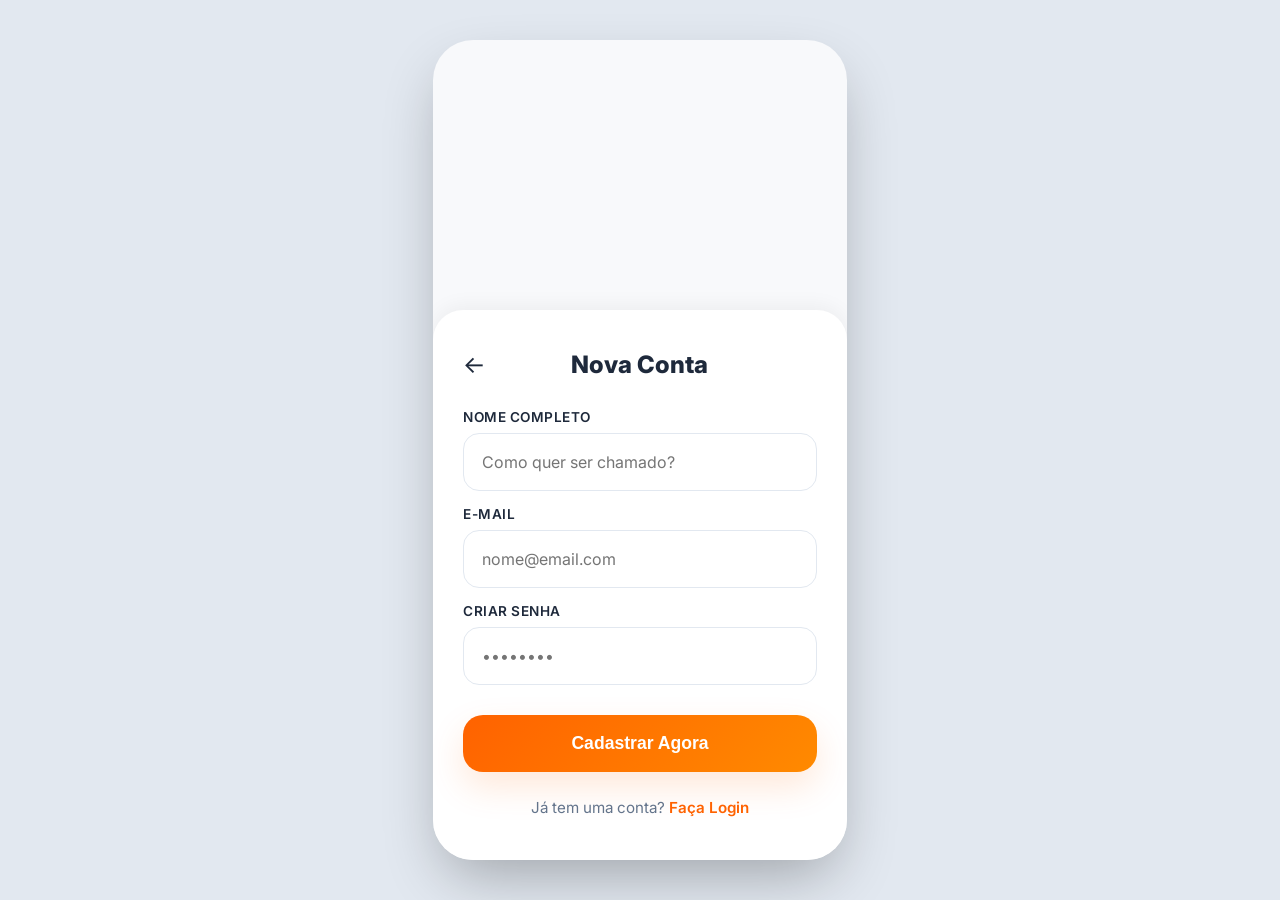
==== src/main/resources/static/html/cadastro.html @ b792e67c "feat: inicializacao do projeto LanchExpress em Spring Boot MVC" ====
<!DOCTYPE html>
<html lang="pt-BR">
<head>
    <meta charset="UTF-8">
    <meta name="viewport" content="width=device-width, initial-scale=1.0">
    <title>LanchExpress - Cadastre-se</title>
    <link rel="stylesheet" href="../css/styles.css">
</head>
<body>
    <div class="app-container" style="justify-content: center; background: url('https://www.transparenttextures.com/patterns/food.png') var(--bg-color); background-blend-mode: multiply;">
        
        <div class="content" style="flex: none; padding: 40px 30px; text-align: center; background: var(--white); border-radius: 30px 30px 0 0; margin-top: auto; box-shadow: 0 -4px 20px rgba(0,0,0,0.05);">
            
            <div style="display:flex; justify-content: space-between; align-items: center; margin-bottom: 30px;">
                <a href="index.html" style="font-size: 1.5rem; color: var(--text-dark); text-decoration: none;">&larr;</a>
                <h1 style="color: var(--text-dark); font-weight: 800; font-size: 1.5rem; margin: 0;">Nova Conta</h1>
                <div style="width: 24px;"></div>
            </div>
            
            <form id="cadastroForm" onsubmit="event.preventDefault(); if(typeof showPremiumAlert !== 'undefined'){ showPremiumAlert('Cadastro realizado com sucesso!', 'success', () => { window.location.href='index.html'; }); } else { alert('Sucesso'); window.location.href='index.html'; }" style="width: 100%; text-align: left;">
                
                <div class="form-group">
                    <label for="nome">Nome Completo</label>
                    <input type="text" id="nome" class="form-control" placeholder="Como quer ser chamado?" required>
                </div>
                
                <div class="form-group" style="margin-top: 15px;">
                    <label for="email">E-mail</label>
                    <input type="email" id="email" class="form-control" placeholder="nome@email.com" required>
                </div>
                
                <div class="form-group" style="margin-top: 15px;">
                    <label for="senha">Criar Senha</label>
                    <input type="password" id="senha" class="form-control" placeholder="••••••••" required>
                </div>
                
                <div style="margin-top: 30px;">
                    <button type="submit" class="btn">Cadastrar Agora</button>
                </div>
            </form>
            
            <div style="margin-top: 25px;">
                <p style="font-size: 0.95rem; color: var(--text-light);">
                    Já tem uma conta? <a href="index.html" class="text-link" style="display: inline; margin-top: 0; font-weight: 600;">Faça Login</a>
                </p>
            </div>
        </div>
    </div>
    <script src="../js/script.js"></script>
</body>
</html>
---- src/main/resources/static/css/styles.css ----
@import url('https://fonts.googleapis.com/css2?family=Inter:wght@400;500;600;700;800&display=swap');

:root {
  --primary-color: #FF6200;
  --primary-hover: #E55800;
  --bg-color: #F8F9FB;
  --white: #FFFFFF;
  --text-dark: #1E293B;
  --text-light: #64748B;
  --border-radius: 20px;
  --transition: all 0.3s cubic-bezier(0.4, 0, 0.2, 1);
  --shadow-sm: 0 4px 6px rgba(0,0,0,0.04);
  --shadow-md: 0 10px 20px rgba(0,0,0,0.06);
  --shadow-lg: 0 15px 35px rgba(255, 98, 0, 0.15);
}

* {
  margin: 0; padding: 0; box-sizing: border-box;
}

body {
  font-family: 'Inter', sans-serif;
  background-color: #E2E8F0; 
  color: var(--text-dark);
  display: flex; justify-content: center; align-items: flex-start;
  min-height: 100vh;
  padding: 40px 20px;
}


.app-container {
  width: 100%;
  max-width: 414px;
  background-color: var(--bg-color);
  background-image: url('https://www.transparenttextures.com/patterns/food.png');
  background-blend-mode: multiply;
  box-shadow: 0 25px 60px -12px rgba(0,0,0,0.3);
  overflow: hidden;
  position: relative;
  display: flex;
  flex-direction: column;
  min-height: calc(100vh - 80px); 
  border-radius: 40px;
}


@media (max-width: 480px) {
  body { padding: 0; align-items: stretch; }
  .app-container { min-height: 100vh; border-radius: 0; box-shadow: none; }
}
.content {
  flex: 1;
  display: flex;
  flex-direction: column;
  padding: 0 24px;
}

.content-centered {
  justify-content: center;
  align-items: center;
  text-align: center;
  padding: 40px 24px;
}


.header {
  padding: 60px 24px 15px 24px;
  display: flex;
  align-items: center;
  position: relative;
  background: var(--bg-color);
}
.header h1 {
  font-size: 1.4rem; font-weight: 800; color: var(--text-dark); margin: 0 auto; letter-spacing: -0.5px;
}
.back-btn {
  font-size: 1.5rem; font-weight: 600; color: var(--text-dark); text-decoration: none; position: absolute; left: 24px;
}


h2 { font-size: 1.5rem; font-weight: 700; margin-bottom: 8px; color: var(--text-dark); letter-spacing: -0.5px; }
p { color: var(--text-light); font-size: 0.95rem; line-height: 1.5; }


.btn {
  display: inline-flex; justify-content: center; align-items: center; width: 100%;
  padding: 18px; border: none; border-radius: var(--border-radius);
  background: linear-gradient(135deg, var(--primary-color), #FF8A00);
  color: var(--white); font-size: 1.1rem; font-weight: 700;
  cursor: pointer; text-decoration: none; transition: var(--transition);
  box-shadow: var(--shadow-lg);
}
.btn:hover { transform: translateY(-2px); box-shadow: 0 20px 40px rgba(255, 98, 0, 0.25); }
.btn:active { transform: translateY(1px); }

.btn-outline {
  background: transparent; color: var(--primary-color);
  border: 2px solid var(--primary-color); box-shadow: none;
}
.btn-outline:hover { background: rgba(255, 98, 0, 0.05); }


.form-group { display: flex; flex-direction: column; gap: 8px; width: 100%; text-align: left; }
.form-group label { font-weight: 600; font-size: 0.85rem; color: var(--text-dark); text-transform: uppercase; letter-spacing: 0.5px; }
.form-control {
  width: 100%; padding: 18px; border: 1.5px solid #E2E8F0;
  border-radius: 16px; font-size: 1rem; font-family: 'Inter', sans-serif;
  transition: var(--transition); background-color: var(--white); color: var(--text-dark);
}
.form-control:focus { outline: none; border-color: var(--primary-color); box-shadow: 0 0 0 4px rgba(255, 98, 0, 0.1); }
.text-link { color: var(--primary-color); text-decoration: none; font-size: 0.95rem; font-weight: 600; transition: var(--transition); }
.text-link:hover { text-decoration: underline; }


.top-nav {
  display: flex; justify-content: space-between; align-items: center; padding: 60px 24px 20px 24px;
}
.user-greeting p { font-size: 0.9rem; color: var(--text-light); }
.user-greeting strong { color: var(--text-dark); font-size: 1.3rem; font-weight: 800; display: block; margin-top: 2px; }
.logout-link { font-size: 0.85rem; color: var(--text-light); text-decoration: underline; margin-top: 6px; display: inline-block; }

.page-title { font-size: 2.2rem; font-weight: 800; line-height: 1.1; color: var(--text-dark); letter-spacing: -1px; margin-bottom: 20px; }

.search-bar { 
  display: flex; align-items: center; background: var(--white); padding: 16px 20px; 
  border-radius: 18px; box-shadow: var(--shadow-sm); 
}
.search-bar input { border: none; outline: none; width: 100%; padding-left: 12px; font-size: 1rem; font-family: 'Inter', sans-serif; background: transparent; }
.search-icon { font-size: 1.2rem; }

.categories-scroll { 
  display: flex; flex-wrap: wrap; gap: 10px; padding: 25px 24px 10px 24px; 
}
.category-pill { 
  padding: 12px 24px; background: var(--white); border-radius: 30px; 
  font-weight: 600; font-size: 0.95rem; white-space: nowrap; color: var(--text-light);
  box-shadow: var(--shadow-sm); cursor: pointer; transition: var(--transition);
}
.category-pill.active { background: var(--primary-color); color: var(--white); box-shadow: var(--shadow-lg); font-weight: 700; }

.product-grid { display: flex; flex-direction: column; gap: 20px; padding: 10px 0 120px 0; }
.product-item { 
  display: flex; background: var(--white); border-radius: 24px; padding: 16px; 
  box-shadow: var(--shadow-sm); align-items: center; gap: 16px; transition: var(--transition); border: 1px solid #F1F5F9;
}
.product-item:hover { transform: translateY(-4px); box-shadow: var(--shadow-md); border-color: transparent; }
.product-img { width: 85px; height: 85px; border-radius: 20px; display: flex; justify-content: center; align-items: center; }
.product-details { flex: 1; display: flex; flex-direction: column; justify-content: center; }
.product-title { font-size: 1.15rem; font-weight: 700; margin-bottom: 4px; color: var(--text-dark); letter-spacing: -0.3px; }
.product-desc { font-size: 0.85rem; color: var(--text-light); margin-bottom: 12px; line-height: 1.3; }
.product-bottom { display: flex; justify-content: space-between; align-items: center; }
.product-price { font-size: 1.25rem; font-weight: 800; color: var(--primary-color); }
.add-btn { 
  width: 40px; height: 40px; border-radius: 14px; border: none; background: #FFF0E6; 
  color: var(--primary-color); font-size: 1.5rem; font-weight: 600; cursor: pointer; display: flex; justify-content: center; align-items: center;
  transition: var(--transition);
}
.add-btn:hover { background: var(--primary-color); color: var(--white); box-shadow: 0 4px 15px rgba(255, 98, 0, 0.3); transform: scale(1.05); }
.add-btn:active { transform: scale(0.95); }


.bottom-cart-bar {
  position: fixed; bottom: 0; left: 50%; width: 100%; max-width: 414px; z-index: 100;
  padding: 20px 24px 30px 24px;
  background: var(--white); border-radius: 30px 30px 0 0;
  box-shadow: 0 -15px 40px rgba(0,0,0,0.08);
  display: flex; justify-content: space-between; align-items: center;
  transform: translate(-50%, 150%); transition: transform 0.5s cubic-bezier(0.34, 1.56, 0.64, 1);
  border-top: 1px solid #f1f5f9;
}
.bottom-cart-bar.visible { transform: translate(-50%, 0); }
.cart-info { display: flex; align-items: center; gap: 15px; }
.cart-icon { width: 48px; height: 48px; background: #FFF0E6; border-radius: 16px; display: flex; justify-content: center; align-items: center; font-size: 1.4rem; color: var(--primary-color); }
.cart-qtd { font-size: 0.85rem; color: var(--text-light); font-weight: 600; text-transform: uppercase; letter-spacing: 0.5px; margin-bottom: 2px;}
.cart-total { font-size: 1.2rem; font-weight: 800; color: var(--text-dark); }
.btn-ver-carrinho { 
  background: var(--primary-color); color: var(--white); border: none; padding: 14px 24px; 
  border-radius: 16px; font-weight: 700; font-family: 'Inter'; cursor: pointer;
  box-shadow: 0 8px 20px rgba(255, 98, 0, 0.25); font-size: 1rem; transition: var(--transition);
}
.btn-ver-carrinho:hover { transform: translateY(-2px); box-shadow: 0 12px 25px rgba(255, 98, 0, 0.3); }


.cart-list { display: flex; flex-direction: column; gap: 16px; margin-top: 10px; }
.cart-item { 
  display: flex; background: var(--white); border-radius: 20px; padding: 16px; 
  box-shadow: var(--shadow-sm); align-items: center; gap: 16px; border: 1px solid #F1F5F9;
}
.cart-item-img { 
  width: 60px; height: 60px; border-radius: 16px; background-color: #F8F9FB; 
  display: flex; justify-content: center; align-items: center; font-size: 2.5rem; 
}
.cart-item-details { flex: 1; display: flex; flex-direction: column; justify-content: center; }
.cart-item-details h4 { font-size: 1.05rem; font-weight: 700; margin-bottom: 2px; color: var(--text-dark); }
.cart-item-details .price { color: var(--primary-color); font-weight: 800; font-size: 1.1rem; }

.cart-qtd-controls { 
  display: flex; align-items: center; gap: 12px; background: #F8F9FB; 
  padding: 6px; border-radius: 12px; 
}
.qtd-btn { 
  width: 32px; height: 32px; border-radius: 8px; border: none; background: var(--white); 
  color: var(--primary-color); font-size: 1.2rem; font-weight: 700; cursor: pointer; display: flex; justify-content: center; align-items: center;
  box-shadow: 0 2px 5px rgba(0,0,0,0.05); transition: var(--transition);
}
.qtd-btn:active { transform: scale(0.9); }
.qtd-value { font-weight: 700; font-size: 1.05rem; color: var(--text-dark); width: 20px; text-align: center;}


.bottom-checkout-bar {
  position: fixed; bottom: 0; left: 50%; transform: translateX(-50%); width: 100%; max-width: 414px; padding: 25px 24px;
  background: var(--white); border-radius: 30px 30px 0 0;
  box-shadow: 0 -15px 40px rgba(0,0,0,0.08); border-top: 1px solid #f1f5f9;
  display: flex; flex-direction: column; align-items: center; z-index: 100;
}
.success-icon { font-size: 5rem; text-shadow: 0 10px 20px rgba(76, 175, 80, 0.2); margin-bottom: 20px; }
.code-box { background-color: var(--white); color: var(--primary-color); padding: 20px 30px; border-radius: 20px; font-size: 2.2rem; font-weight: 800; letter-spacing: 3px; margin: 20px 0; border: 2px dashed #FFD4B8; box-shadow: var(--shadow-md); }
.empty-message { text-align: center; color: var(--text-light); padding: 40px 0; font-size: 1.1rem; }


.premium-alert {
  position: fixed;
  top: 40px;
  left: 50%;
  transform: translate(-50%, -100px);
  background: var(--white);
  padding: 16px 24px;
  border-radius: 100px;
  box-shadow: 0 10px 40px rgba(0,0,0,0.15);
  display: flex;
  align-items: center;
  gap: 12px;
  z-index: 9999;
  opacity: 0;
  transition: all 0.4s cubic-bezier(0.34, 1.56, 0.64, 1);
  border: 1px solid #F1F5F9;
}
.premium-alert.show {
  transform: translate(-50%, 0);
  opacity: 1;
}
.alert-icon { font-size: 1.2rem; }
.alert-msg { font-size: 0.95rem; font-weight: 600; color: var(--text-dark); white-space: nowrap; }
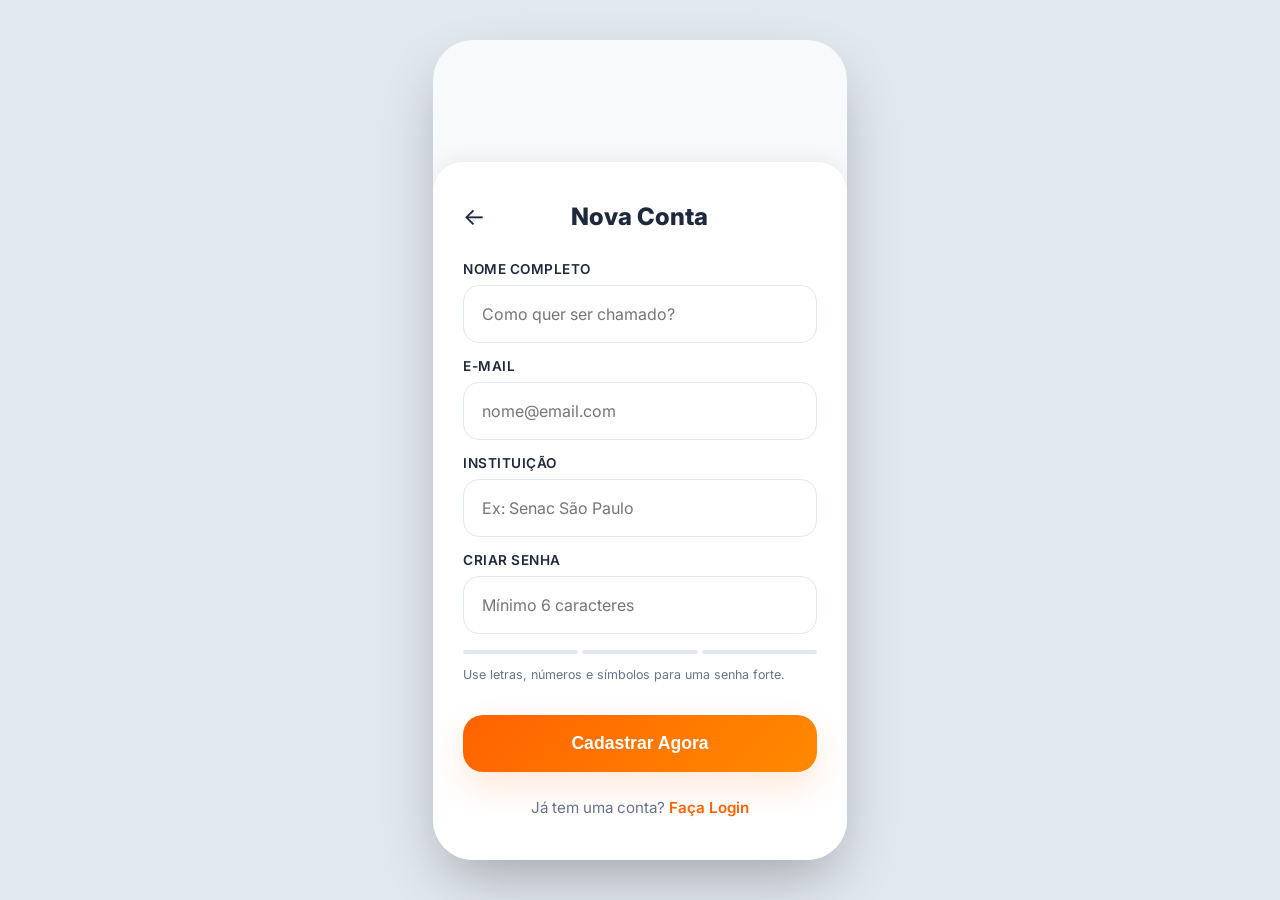
==== commit f97815cc: "feat: Fase 3 do PI III - backend Spring Boot + integracao REST + UX completa Backend (Spring Boot + " ====
--- a/src/main/resources/static/html/cadastro.html
+++ b/src/main/resources/static/html/cadastro.html
@@ -17,27 +17,82 @@
                 <div style="width: 24px;"></div>
             </div>
             
-            <form id="cadastroForm" onsubmit="event.preventDefault(); if(typeof showPremiumAlert !== 'undefined'){ showPremiumAlert('Cadastro realizado com sucesso!', 'success', () => { window.location.href='index.html'; }); } else { alert('Sucesso'); window.location.href='index.html'; }" style="width: 100%; text-align: left;">
-                
+            <form id="cadastroForm" style="width: 100%; text-align: left;">
+
                 <div class="form-group">
                     <label for="nome">Nome Completo</label>
                     <input type="text" id="nome" class="form-control" placeholder="Como quer ser chamado?" required>
                 </div>
-                
+
                 <div class="form-group" style="margin-top: 15px;">
                     <label for="email">E-mail</label>
                     <input type="email" id="email" class="form-control" placeholder="nome@email.com" required>
                 </div>
-                
+
+                <div class="form-group" style="margin-top: 15px;">
+                    <label for="instituicao">Instituição</label>
+                    <input type="text" id="instituicao" class="form-control" placeholder="Ex: Senac São Paulo">
+                </div>
+
                 <div class="form-group" style="margin-top: 15px;">
                     <label for="senha">Criar Senha</label>
-                    <input type="password" id="senha" class="form-control" placeholder="••••••••" required>
+                    <input type="password" id="senha" class="form-control" placeholder="Mínimo 6 caracteres" required minlength="6">
+                    <div class="password-strength" id="strengthBar">
+                        <div class="bar"></div><div class="bar"></div><div class="bar"></div>
+                    </div>
+                    <p class="password-hint" id="strengthHint">Use letras, números e símbolos para uma senha forte.</p>
                 </div>
-                
+
                 <div style="margin-top: 30px;">
-                    <button type="submit" class="btn">Cadastrar Agora</button>
+                    <button type="submit" class="btn" id="btnCadastrar">Cadastrar Agora</button>
                 </div>
             </form>
+            <script>
+                // Validador de força de senha
+                const senhaInput = document.getElementById('senha');
+                const strengthBar = document.getElementById('strengthBar');
+                const strengthHint = document.getElementById('strengthHint');
+
+                senhaInput.addEventListener('input', () => {
+                    const v = senhaInput.value;
+                    let score = 0;
+                    if (v.length >= 6) score++;
+                    if (/[A-Z]/.test(v) && /[a-z]/.test(v)) score++;
+                    if (/[0-9]/.test(v) && /[^A-Za-z0-9]/.test(v)) score++;
+
+                    strengthBar.classList.remove('weak', 'medium', 'strong');
+                    if (v.length === 0) { strengthHint.innerText = 'Use letras, números e símbolos para uma senha forte.'; return; }
+                    if (score <= 1) { strengthBar.classList.add('weak');   strengthHint.innerText = '🔴 Senha fraca'; }
+                    else if (score === 2) { strengthBar.classList.add('medium'); strengthHint.innerText = '🟡 Senha média'; }
+                    else { strengthBar.classList.add('strong'); strengthHint.innerText = '🟢 Senha forte'; }
+                });
+
+                document.getElementById('cadastroForm').addEventListener('submit', async (ev) => {
+                    ev.preventDefault();
+
+                    const nome = document.getElementById('nome').value.trim();
+                    const email = document.getElementById('email').value.trim();
+                    const senha = document.getElementById('senha').value;
+                    const instituicao = document.getElementById('instituicao').value.trim();
+
+                    // Validação
+                    if (nome.length < 2) { showPremiumAlert('Nome muito curto.', 'error'); return; }
+                    if (!/^[^\s@]+@[^\s@]+\.[^\s@]+$/.test(email)) { showPremiumAlert('E-mail inválido.', 'error'); return; }
+                    if (senha.length < 6) { showPremiumAlert('A senha deve ter ao menos 6 caracteres.', 'error'); return; }
+
+                    const btn = document.getElementById('btnCadastrar');
+                    btn.disabled = true; btn.innerText = 'Enviando...';
+                    try {
+                        await ApiService.cadastrarCliente({ nome, email, senha, instituicao });
+                        showPremiumAlert('Cadastro realizado com sucesso!', 'success', () => {
+                            window.location.href = 'index.html';
+                        });
+                    } catch (err) {
+                        showPremiumAlert(err.message || 'Falha no cadastro.', 'error');
+                        btn.disabled = false; btn.innerText = 'Cadastrar Agora';
+                    }
+                });
+            </script>
             
             <div style="margin-top: 25px;">
                 <p style="font-size: 0.95rem; color: var(--text-light);">
--- a/src/main/resources/static/css/styles.css
+++ b/src/main/resources/static/css/styles.css
@@ -241,3 +241,237 @@
 }
 .alert-icon { font-size: 1.2rem; }
 .alert-msg { font-size: 0.95rem; font-weight: 600; color: var(--text-dark); white-space: nowrap; }
+.premium-alert.alert-error { border-color: #ffcdd2; }
+.premium-alert.alert-error .alert-msg { color: #c62828; }
+.premium-alert.alert-info .alert-msg { color: #1565c0; }
+
+
+/* ==========================================================
+   BOTTOM NAVIGATION BAR (fixa no rodapé do app)
+   ========================================================== */
+.bottom-nav {
+  position: fixed; bottom: 0; left: 50%;
+  transform: translateX(-50%);
+  width: 100%; max-width: 414px;
+  background: var(--white);
+  display: flex; justify-content: space-around; align-items: center;
+  padding: 12px 8px 24px 8px;
+  box-shadow: 0 -8px 24px rgba(0,0,0,0.06);
+  border-top: 1px solid #F1F5F9;
+  z-index: 90;
+}
+.bottom-nav-item {
+  flex: 1; display: flex; flex-direction: column; align-items: center; gap: 4px;
+  text-decoration: none; color: var(--text-light); font-size: 0.7rem; font-weight: 600;
+  padding: 6px 4px; border-radius: 12px; transition: var(--transition);
+  cursor: pointer; background: none; border: none;
+}
+.bottom-nav-item .nav-icon { font-size: 1.4rem; line-height: 1; }
+.bottom-nav-item.active { color: var(--primary-color); }
+.bottom-nav-item.active .nav-icon { transform: scale(1.15); }
+.bottom-nav-item:hover { color: var(--primary-color); }
+
+/* Quando há bottom-nav, dá margem inferior pro conteúdo não ficar oculto */
+.has-bottom-nav { padding-bottom: 100px !important; }
+
+
+/* ==========================================================
+   MODAL / BOTTOM SHEET
+   ========================================================== */
+.modal-overlay {
+  position: fixed; inset: 0;
+  background: rgba(0,0,0,0.45);
+  z-index: 1000;
+  display: flex; align-items: flex-end; justify-content: center;
+  opacity: 0; pointer-events: none;
+  transition: opacity 0.3s ease;
+}
+.modal-overlay.show { opacity: 1; pointer-events: auto; }
+.modal-sheet {
+  width: 100%; max-width: 414px;
+  background: var(--white);
+  border-radius: 30px 30px 0 0;
+  padding: 24px;
+  transform: translateY(100%);
+  transition: transform 0.4s cubic-bezier(0.34, 1.56, 0.64, 1);
+  max-height: 85vh; overflow-y: auto;
+}
+.modal-overlay.show .modal-sheet { transform: translateY(0); }
+.modal-handle {
+  width: 40px; height: 4px; background: #E2E8F0;
+  border-radius: 2px; margin: 0 auto 20px auto;
+}
+.modal-close {
+  position: absolute; top: 16px; right: 24px;
+  background: #F1F5F9; border: none; width: 36px; height: 36px;
+  border-radius: 50%; font-size: 1.1rem; cursor: pointer; color: var(--text-dark);
+}
+
+
+/* ==========================================================
+   SKELETON LOADER
+   ========================================================== */
+.skeleton {
+  background: linear-gradient(90deg, #f0f0f0 25%, #e8e8e8 50%, #f0f0f0 75%);
+  background-size: 200% 100%;
+  animation: skeleton-loading 1.4s ease-in-out infinite;
+  border-radius: 12px;
+}
+@keyframes skeleton-loading {
+  0% { background-position: 200% 0; }
+  100% { background-position: -200% 0; }
+}
+.skeleton-card {
+  display: flex; background: var(--white); border-radius: 24px; padding: 16px;
+  gap: 16px; align-items: center; margin-bottom: 16px; box-shadow: var(--shadow-sm);
+}
+.skeleton-img { width: 85px; height: 85px; border-radius: 20px; }
+.skeleton-lines { flex: 1; display: flex; flex-direction: column; gap: 8px; }
+.skeleton-line { height: 14px; }
+.skeleton-line.w-70 { width: 70%; }
+.skeleton-line.w-50 { width: 50%; }
+.skeleton-line.w-90 { width: 90%; }
+
+
+/* ==========================================================
+   STATUS BADGE (para pedidos)
+   ========================================================== */
+.status-badge {
+  display: inline-block;
+  padding: 4px 12px; border-radius: 100px;
+  font-size: 0.72rem; font-weight: 700;
+  text-transform: uppercase; letter-spacing: 0.5px;
+}
+.status-AGUARDANDO_PAGAMENTO { background: #FFF3CD; color: #856404; }
+.status-PAGO              { background: #D1ECF1; color: #0C5460; }
+.status-EM_PREPARO        { background: #FFE4D6; color: #C84B00; }
+.status-PRONTO            { background: #D4EDDA; color: #155724; }
+.status-RETIRADO          { background: #E2E3E5; color: #383D41; }
+.status-CANCELADO         { background: #F8D7DA; color: #721C24; }
+
+
+/* ==========================================================
+   ESTRELAS DE AVALIAÇÃO
+   ========================================================== */
+.star-rating { display: inline-flex; gap: 4px; cursor: pointer; }
+.star-rating .star {
+  font-size: 2.2rem; color: #E2E8F0; transition: var(--transition);
+  user-select: none;
+}
+.star-rating .star.filled { color: #FFC107; transform: scale(1.05); }
+.star-rating.readonly { cursor: default; }
+.star-rating.readonly .star { font-size: 1.1rem; }
+
+
+/* ==========================================================
+   TIMELINE DE STATUS DO PEDIDO
+   ========================================================== */
+.status-timeline { display: flex; flex-direction: column; gap: 0; padding: 10px 0; }
+.timeline-step {
+  display: flex; align-items: flex-start; gap: 16px;
+  padding: 12px 0; position: relative;
+}
+.timeline-step::before {
+  content: ''; position: absolute; left: 16px; top: 40px; bottom: -12px;
+  width: 2px; background: #E2E8F0;
+}
+.timeline-step:last-child::before { display: none; }
+.timeline-step .step-bullet {
+  width: 34px; height: 34px; border-radius: 50%; background: #F1F5F9;
+  display: flex; align-items: center; justify-content: center;
+  font-size: 1.1rem; flex-shrink: 0; z-index: 1;
+}
+.timeline-step.done .step-bullet { background: #D4EDDA; color: #155724; }
+.timeline-step.current .step-bullet { background: var(--primary-color); color: var(--white); animation: pulse 1.5s infinite; }
+@keyframes pulse {
+  0%, 100% { box-shadow: 0 0 0 0 rgba(255, 98, 0, 0.5); }
+  50%      { box-shadow: 0 0 0 12px rgba(255, 98, 0, 0); }
+}
+.timeline-step .step-text strong { display: block; font-size: 0.95rem; color: var(--text-dark); }
+.timeline-step .step-text span { font-size: 0.8rem; color: var(--text-light); }
+
+
+/* ==========================================================
+   FAVORITO (botão coração no card)
+   ========================================================== */
+.fav-btn {
+  position: absolute; top: 12px; right: 12px;
+  background: rgba(255,255,255,0.9); border: none;
+  width: 32px; height: 32px; border-radius: 50%;
+  font-size: 0.95rem; cursor: pointer;
+  display: flex; align-items: center; justify-content: center;
+  box-shadow: 0 2px 6px rgba(0,0,0,0.08);
+  transition: var(--transition);
+}
+.fav-btn:hover { transform: scale(1.1); }
+.fav-btn.active { color: #E91E63; }
+.product-item { position: relative; }
+
+
+/* ==========================================================
+   QR CODE PIX
+   ========================================================== */
+.pix-card {
+  background: var(--white); border-radius: 24px; padding: 24px;
+  box-shadow: var(--shadow-md); text-align: center;
+  border: 2px dashed #00bdae; margin: 20px 0;
+}
+.pix-qr {
+  display: grid; grid-template-columns: repeat(21, 1fr); gap: 0;
+  width: 200px; height: 200px; margin: 0 auto 16px auto;
+  background: var(--white); padding: 8px; border-radius: 12px;
+  border: 1px solid #E2E8F0;
+}
+.pix-qr div { background: #1E293B; }
+.pix-qr div.empty { background: var(--white); }
+.pix-copy-area {
+  background: #F8F9FB; padding: 14px; border-radius: 12px;
+  font-family: 'Courier New', monospace; font-size: 0.78rem;
+  color: var(--text-dark); word-break: break-all; line-height: 1.4;
+  margin-top: 12px;
+}
+
+
+/* ==========================================================
+   ORDENAÇÃO / FILTRO EXTRA
+   ========================================================== */
+.sort-bar {
+  display: flex; gap: 10px; padding: 0 24px 10px 24px;
+  align-items: center; flex-wrap: wrap;
+}
+.sort-bar select {
+  flex: 1; padding: 10px 14px; border-radius: 12px;
+  border: 1.5px solid #E2E8F0; background: var(--white);
+  font-family: 'Inter', sans-serif; font-size: 0.9rem;
+  color: var(--text-dark); cursor: pointer; outline: none;
+}
+.sort-bar select:focus { border-color: var(--primary-color); }
+
+
+/* ==========================================================
+   STOCK BADGE no card de produto
+   ========================================================== */
+.stock-tag {
+  display: inline-block; font-size: 0.7rem; font-weight: 700;
+  padding: 2px 8px; border-radius: 100px; margin-top: 4px;
+}
+.stock-tag.low { background: #FFE4D6; color: #C84B00; }
+.stock-tag.out { background: #F8D7DA; color: #721C24; }
+.stock-tag.ok  { background: #D4EDDA; color: #155724; }
+
+
+/* ==========================================================
+   FORÇA DA SENHA
+   ========================================================== */
+.password-strength {
+  display: flex; gap: 4px; margin-top: 8px;
+}
+.password-strength .bar {
+  flex: 1; height: 4px; background: #E2E8F0; border-radius: 2px; transition: var(--transition);
+}
+.password-strength.weak   .bar:nth-child(1) { background: #f44336; }
+.password-strength.medium .bar:nth-child(-n+2) { background: #ff9800; }
+.password-strength.strong .bar { background: #4caf50; }
+.password-hint {
+  font-size: 0.78rem; color: var(--text-light); margin-top: 4px;
+}
